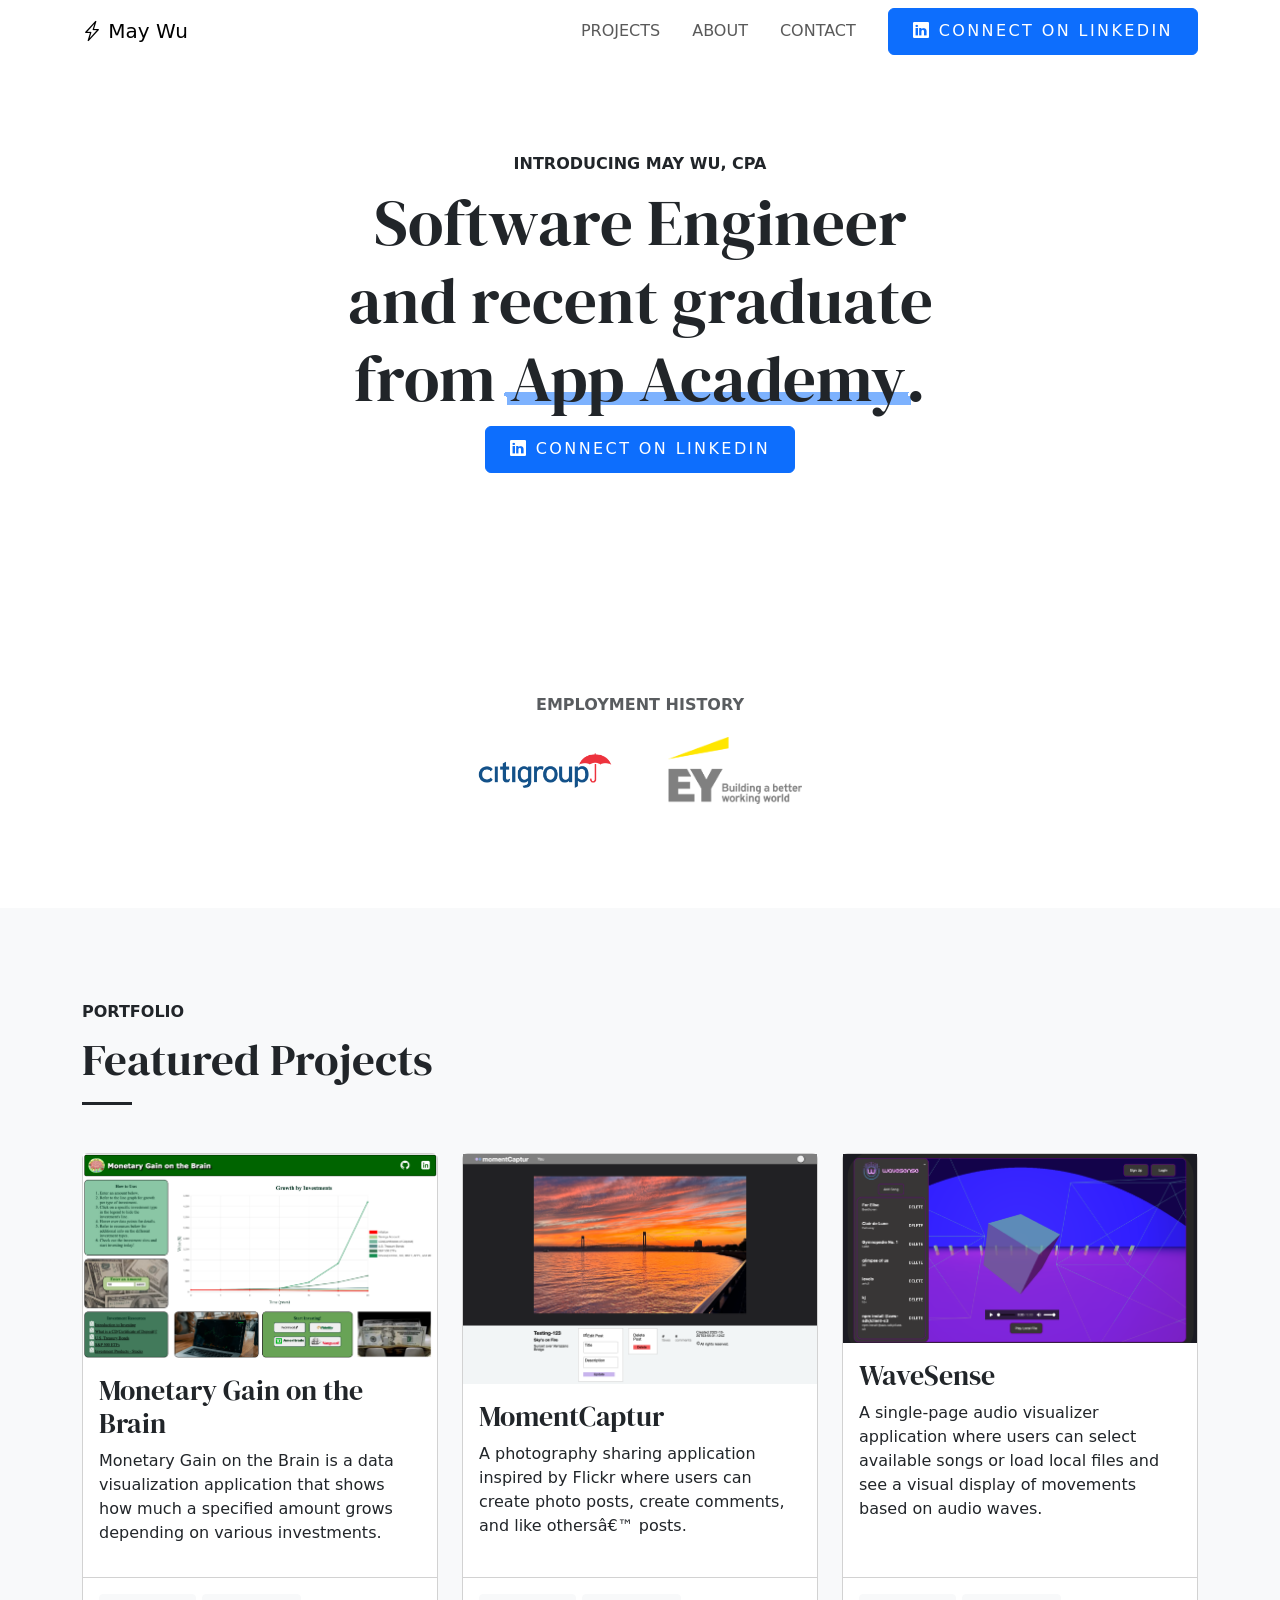
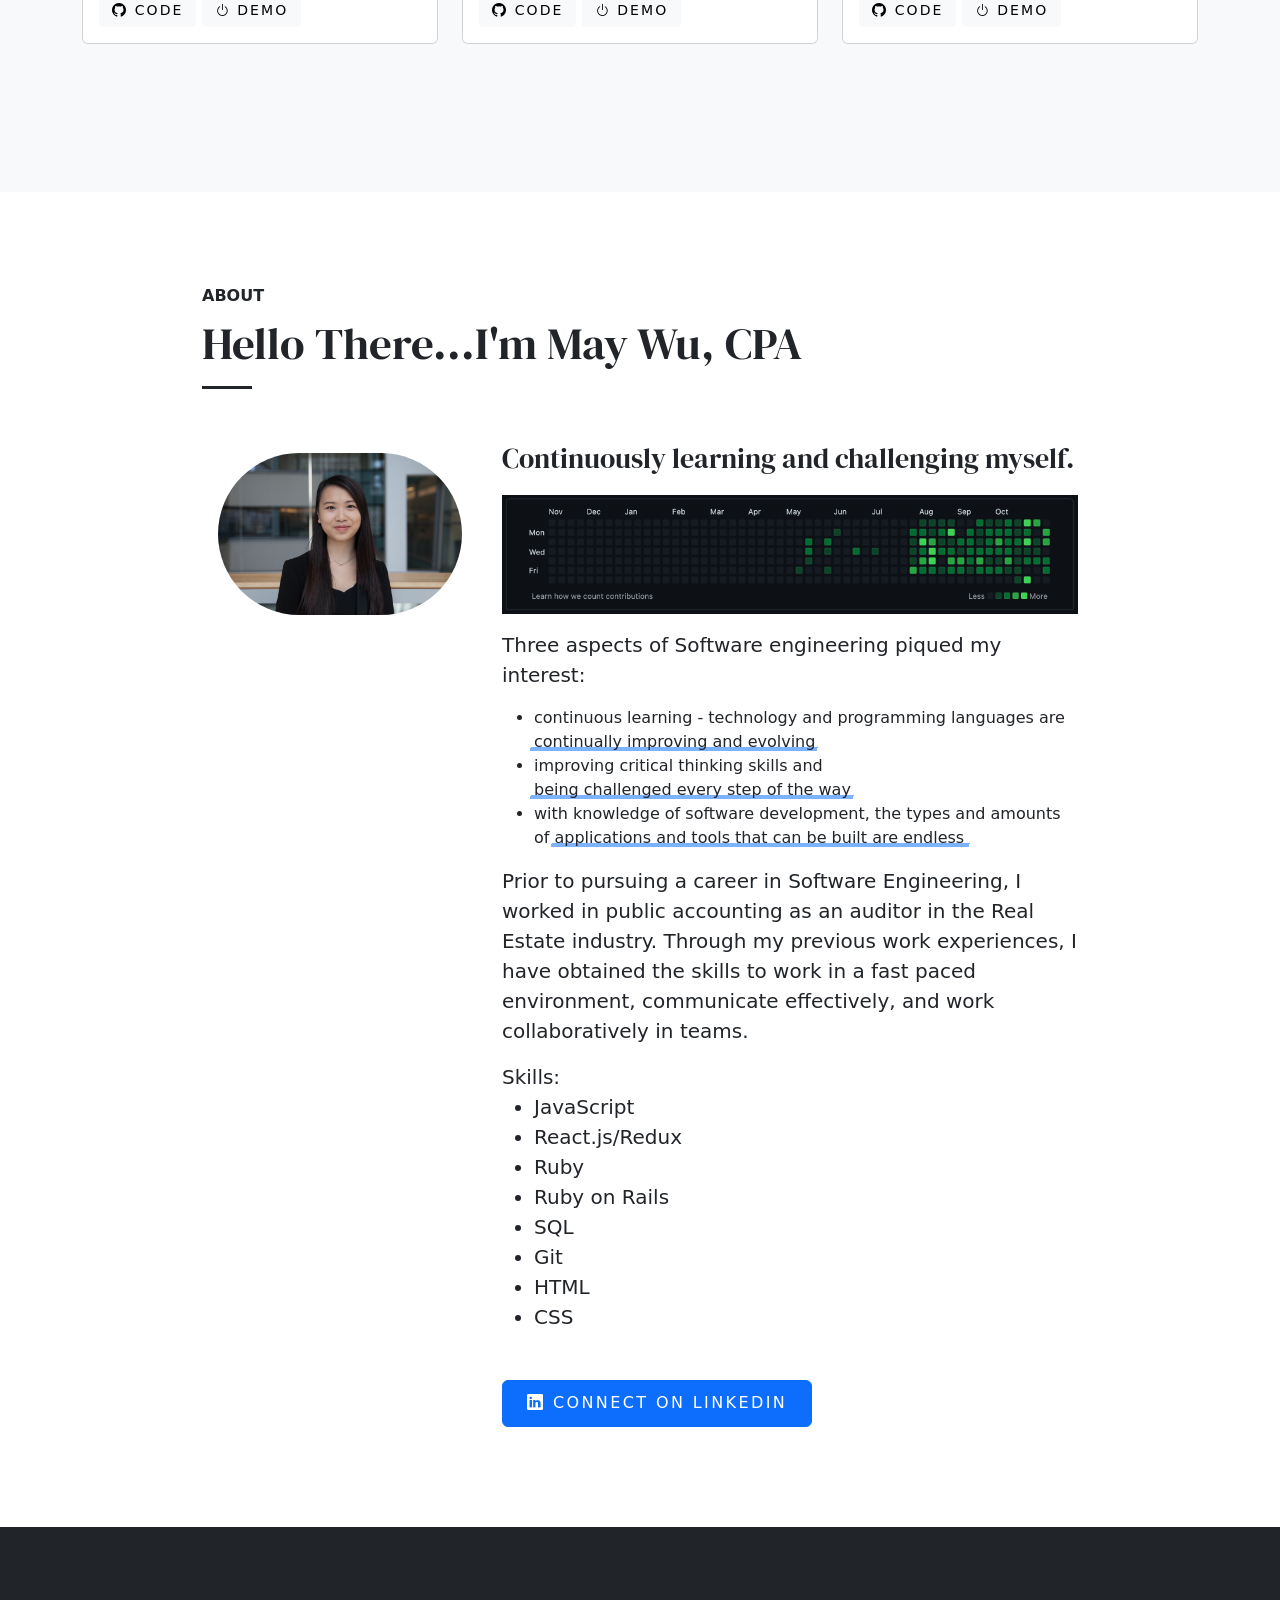
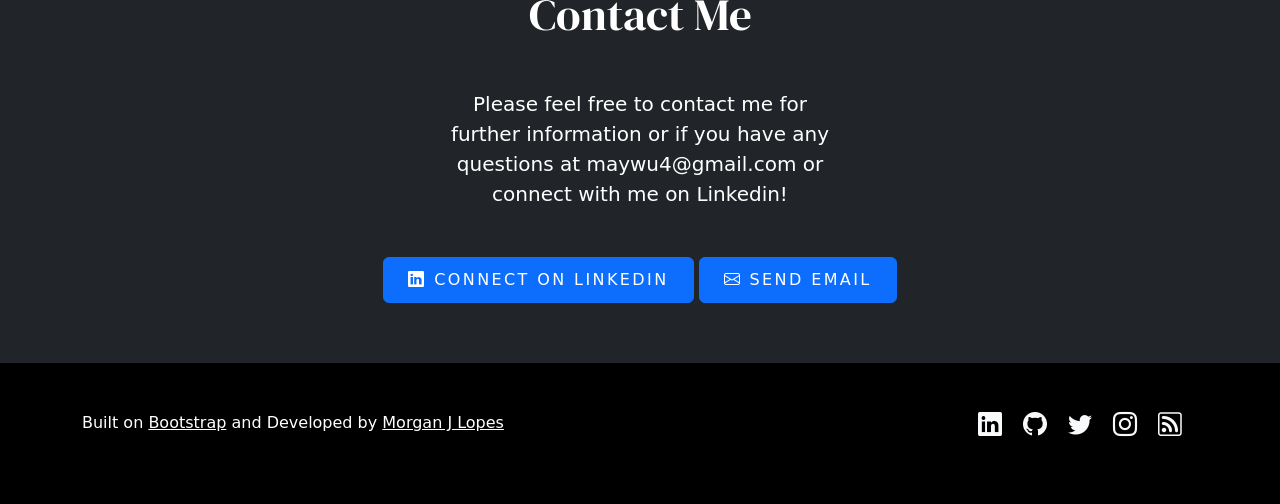
==== index.html @ ef0c5321 "change file structure" ====
<!-- source: https://github.com/morganjlopes/portfolio-template -->

<!DOCTYPE html>
<html>
<head>
  <title> Meet May Wu, CPA</title>

  <link href="https://cdn.jsdelivr.net/npm/bootstrap@5.1.0/dist/css/bootstrap.min.css" rel="stylesheet" integrity="sha384-KyZXEAg3QhqLMpG8r+8fhAXLRk2vvoC2f3B09zVXn8CA5QIVfZOJ3BCsw2P0p/We" crossorigin="anonymous">
  <link rel="stylesheet" href="https://cdn.jsdelivr.net/npm/bootstrap-icons@1.5.0/font/bootstrap-icons.css">
  <link href="style.css" rel="stylesheet">

  <script src="https://cdn.jsdelivr.net/npm/bootstrap@5.1.0/dist/js/bootstrap.bundle.min.js" integrity="sha384-U1DAWAznBHeqEIlVSCgzq+c9gqGAJn5c/t99JyeKa9xxaYpSvHU5awsuZVVFIhvj" crossorigin="anonymous"></script>

</head>
<body>
  <nav class="navbar navbar-expand-lg bg-white navbar-light fixed-top">
    <div class="container">
      <a class="navbar-brand" href="#"><i class="bi-lightning-charge"></i> May Wu</a>
      
      <button class="navbar-toggler" type="button" data-bs-toggle="collapse" data-bs-target="#navbarSupportedContent" aria-controls="navbarSupportedContent" aria-expanded="false" aria-label="Toggle navigation">
        <span class="navbar-toggler-icon"></span>
      </button>

      <div class="collapse navbar-collapse" id="navbarSupportedContent">
        <ul class="navbar-nav ms-auto mb-2 mb-lg-0 me-3">
          <li class="nav-item">
            <a class="nav-link" href="#portfolio">Projects</a>
          </li>
          <li class="nav-item">
            <a class="nav-link" href="#about">About</a>
          </li>
          <!-- <li class="nav-item">
            <a class="nav-link" href="#testimonials">Testimonials</a>
          </li> -->
          <li class="nav-item">
            <a class="nav-link" href="#contact">Contact</a>
          </li>
        </ul>

        <a target='_blank' href='https://www.linkedin.com/in/maywu4/' class='btn btn-primary'><i class="bi-linkedin"></i> Connect on Linkedin</a>
        <!-- <a href='#' class='btn btn-primary'><i class="bi-download"></i> Download Resume</a> -->
        <!-- <a href='mailto:' class='btn btn-primary'><i class="bi-envelope"></i> Send Email</a> -->
      </div>
    </div>
  </nav>

  <header class='text-center p-section'>
    <div class='container-fluid'>
      <div class='row'>
        <div class='col-md-6 offset-md-3'>
          <sup>Introducing May Wu, CPA</sup>
          <h1>Software Engineer and recent graduate from <span class='marker-highlight'> App Academy </span>. </h1>
          <!-- <p class='lead mb-5'></p> -->

          <a target='_blank' href='https://www.linkedin.com/in/maywu4/' class='btn btn-primary'><i class="bi-linkedin"></i> Connect on Linkedin</a>
          <!-- <a href='#' class='btn btn-primary'><i class="bi-download"></i> Download Resume</a> -->
          <!-- <a href='mailto:' class='btn btn-primary'><i class="bi-envelope"></i> Send Email</a> -->
        </div>
      </div>
    </div>
  </header>

  <section id='company' class='p-section'>
    <div class='container text-center'>
      <label class='sup mb-3 text-muted'>Employment History</label>

      <div class='row justify-content-center d-flex align-items-center'>
        <div class='col-2'>
          <img src="img/citi-group-logo.png" class='px-3'>
        </div>
        <div class='col-2'>
          <img src="img/EY_logo.png" class='px-3'>
        </div>
      </div>
    </div>
  </section>

  <section id='portfolio' class='p-section bg-light'>
    <div class='container'>
      <sup>Portfolio</sup>
      <h2 class='mb-5 underline'>Featured Projects</h2>

      <div class='row mb-5'>
        <div class='col-sm-4'>
          <div class='card h-100'>
            <div class='background-image' >
              <img src='img/portfolio_javascript_project_pic.png'>
            </div>
            <div class='card-body'>

              <h3>Monetary Gain on the Brain</h3>
              <p class='mb-3'>Monetary Gain on the Brain is a data visualization application that shows how much a specified amount grows depending on
              various investments.</p>
              
            </div>
            <div class='card-footer'>
              <a href='https://github.com/maywu4/javascript_project' class='btn btn-sm btn-light'><i class="bi-github"></i> Code</a>
              <a href='https://maywu4.github.io/javascript_project/' class='btn btn-sm btn-light'><i class="bi-power"></i> Demo</a>
              <!-- <a href='#' class='btn btn-sm btn-primary float-end'><i class="bi-play-fill"></i> Watch</a> -->
            </div>
          </div>
        </div>

        <div class='col-sm-4'>
          <div class='card h-100'>
            <div class='background-image'>
              <img src='img/portfolio_momentCaptur.png'>
            </div>
            <div class='card-body'>

              <h3>MomentCaptur</h3>
              <p class='mb-3'>A photography sharing application inspired by Flickr where users can create photo posts, create comments, and like
              others’ posts.</p>
              

            </div>
            <div class='card-footer'>
              <a href='https://github.com/maywu4/MomentCaptur_Project' class='btn btn-sm btn-light'><i class="bi-github"></i> Code</a>
              <a href='https://momentcaptur.herokuapp.com/' class='btn btn-sm btn-light'><i class="bi-power"></i> Demo</a>
              <!-- <a href='#' class='btn btn-sm btn-primary float-end'><i class="bi-play-fill"></i> Watch</a> -->
            </div>
          </div>
        </div>

        <div class='col-sm-4'>
          <div class='card h-100'>
            <div class='background-image'>
              <img src='img/portfolio_wavesense.png'>
            </div>
            <div class='card-body'>

              <h3>WaveSense</h3>
              <p class='mb-3'>A single-page audio visualizer application where users can select available songs or load local files and see a visual
              display of movements based on audio waves.</p>

            </div>
            <div class='card-footer'>
              <a href='https://github.com/cyan-oj/wavesense' class='btn btn-sm btn-light'><i class="bi-github"></i> Code</a>
              <a href='https://wavesense.herokuapp.com/' class='btn btn-sm btn-light'><i class="bi-power"></i> Demo</a>
              <!-- <a href='#' class='btn btn-sm btn-primary float-end'><i class="bi-play-fill"></i> Watch</a> -->
            </div>
          </div>
        </div>
      </div>
      
    </div>
  </section>

  <section id='about' class='p-section'>
    <div class='container container-lg'>
      <sup>About</sup>
      <h2 class='mb-5 underline'>Hello There...I'm May Wu, CPA</h2>

      <div class='row flex-row'>
        <div class='col-sm-4'>
          <div class='p-3 sticky-top' style='top: 85px;'>
            <img src="img/profile-pic.jpg" class='circle mb-3'>
          </div>
        </div>
        <div class='col-sm-8'>
          <blockquote>Continuously learning and challenging myself.</blockquote>

          <img src="img/github_garden.png" class='mb-3'>

          <p class='lead'> Three aspects of Software engineering piqued my interest:
            <ul>
              <li>continuous learning - technology and programming languages are <span class='marker-highlight'>continually improving and evolving</span></li>
              <li>improving critical thinking skills and <span class='marker-highlight'>being challenged every step of the way</span></li>
              <li>with knowledge of software development, the types and amounts of <span class='marker-highlight'>applications and tools that can be built are endless</span></li>
            </ul>
          </p>
          <p class='lead'>Prior to pursuing a career in Software Engineering, I worked in public accounting as an auditor in the Real Estate industry. Through my previous work experiences, I have obtained the skills to work in a fast paced environment, communicate effectively, and work collaboratively in teams.</p>
          
          <p class='lead mb-0'> Skills: 

            <ul class='lead'>
              <li>JavaScript</li>
              <li>React.js/Redux</li>
              <li>Ruby</li>
              <li>Ruby on Rails</li>
              <li>SQL</li>
              <li>Git</li>
              <li>HTML</li>
              <li>CSS</li>
            </ul>
          </p>

          <div class='mt-5'>
            <a target='_blank' href='https://www.linkedin.com/in/maywu4/' class='btn btn-primary'><i class="bi-linkedin"></i> Connect on Linkedin</a>
          </div>
        </div>
      </div>
    </div>
  </section>

  <section id='contact' class='p-section-lg bg-dark text-white'>
    <div class='container container-lg text-center'>

      <!-- <sup>Contact me</sup> -->
      <h2 class='mb-5'>Contact Me</h2>

      <p class='w-sm ms-auto me-auto lead'>Please feel free to contact me for further information or if you have any questions at maywu4@gmail.com or connect with me on Linkedin!</p>

      <div class='mt-5'>
        <a target='_blank' href='https://www.linkedin.com/in/maywu4/' class='btn btn-primary'><i class="bi-linkedin"></i> Connect on Linkedin</a>
        <a href='mailto:maywu4@gmail.com' class='btn btn-primary'><i class="bi-envelope"></i> Send Email</a>
      </div>
    </div>
  </section>

  <footer class='bg-black p-5 text-white'>
    <div class='container'>
      <div class='row'>
        <div class='col-sm-6'>
          <p>
            Built on <a href='https://getbootstrap.com/' target='_blank' class='text-white'>Bootstrap</a> and Developed by <a href='https://www.morganjlopes.com/' target='_blank' class='text-white'>Morgan J Lopes</a>
          </p>
        </div>

        <div class='col-sm-6'>
          <ul class='list-inline float-end'>
            <li class='list-inline-item h4 mb-0 me-3'>
              <a href='https://www.linkedin.com/in/morganjlopes/' target='_blank' class='text-light'>
                <i class="bi-linkedin"></i>
              </a>
            </li>
            <li class='list-inline-item h4 mb-0 me-3'>
              <a href='https://github.com/morganjlopes' target='_blank' class='text-light'>
                <i class="bi-github"></i>
              </a>
            </li>
            <li class='list-inline-item h4 mb-0 me-3'>
              <a href='https://twitter.com/MorganJLopes' target='_blank' class='text-light'>
                <i class="bi-twitter"></i>
              </a>
            </li>
            <li class='list-inline-item h4 mb-0 me-3'>
              <a href='https://www.instagram.com/morganjlopes/' target='_blank' class='text-light'>
                <i class="bi-instagram"></i>
              </a>
            </li>
            <li class='list-inline-item h4 mb-0 me-3'>
              <a href='https://www.morganjlopes.com/' target='_blank' class='text-light'>
                <i class="bi-rss"></i>
              </a>
            </li>
          </ul>
        </div>
      </div>
    </div>
  </footer>

  <svg xmlns="//www.w3.org/2000/svg" version="1.1" class="svg-filters" style="display:none;">
    <defs>
      <filter id="marker-shape">
        <feTurbulence type="fractalNoise" baseFrequency="0 0.15" numOctaves="1" result="warp" />
        <feDisplacementMap xChannelSelector="R" yChannelSelector="G" scale="30" in="SourceGraphic" in2="warp" />
      </filter>
    </defs>
  </svg>
</body>
</html>
---- style.css ----
@import url('https://fonts.googleapis.com/css2?family=DM+Serif+Display:ital@0;1&display=swap');

h1, .h1,
h2, .h2,
h3, .h3,
h4, .h4,
blockquote {
  font-family: 'DM Serif Display', serif;
}

h1, .h1 {
  font-size: 65px;
}

h2, .h2 {
  font-size: 45px;
}

img {
  max-width: 100%;
}

blockquote {
  font-size: 28px;
}

sup, .sup {
  text-transform: uppercase;
  font-weight: 600;
  font-size: 16px;
}

.underline::after {
  content: ' ';
  border-bottom: 3px solid;
  position: relative;
  display: block;
  width: 50px;
  padding-top: 1rem;
}

.toast {
  bottom: 1rem;
  right: 1rem;
}

.underline.text-center::after {
  margin-left: auto;
  margin-right: auto;
}

.section-inverse {
  margin-top: 180px;
  padding: 1px 0px;
}

.section-inverse > div {
  margin-top: -180px;
}

.card-footer {
  background-color: white;
  padding: 1rem 1rem;
}

.background-image {
  background-position: center center;
  background-size: cover;
}

.navbar-light .navbar-nav .nav-link {
  text-transform: uppercase;
  padding-right: 1rem;
  padding-left: 1rem;
}

.circle {
  border-radius: 500px;
}

header.p-section {
  padding: 160px 0px 120px;
}

.p-section {
  padding: 100px 0px;
}

.p-section-lg {
  padding: 60px 0px;
}

.container-lg {
  max-width: 900px;
}

.w-md {
  max-width: 600px;
}

.w-sm {
  max-width: 400px;
}

.btn {
  letter-spacing: .15em;
  text-transform: uppercase;
  padding: .65rem 1.5rem;
}

.btn-group-lg>.btn, .btn-lg {
  padding: .75rem 2rem;
}

.btn-group-sm>.btn, .btn-sm {
  padding: .30rem .75rem;
}


.marker-highlight {
  position: relative;
  display: inline-block;
}


.marker-highlight:before {
  content: "";
  background-color: #0b6efd87;
  width: 102%;
  height: 0.2em;
  position: absolute;
  z-index: -2;
  filter: url(#marker-shape);
  left: -0.05em;
  padding: 0 0.25em;
  bottom: 0.2em;
}
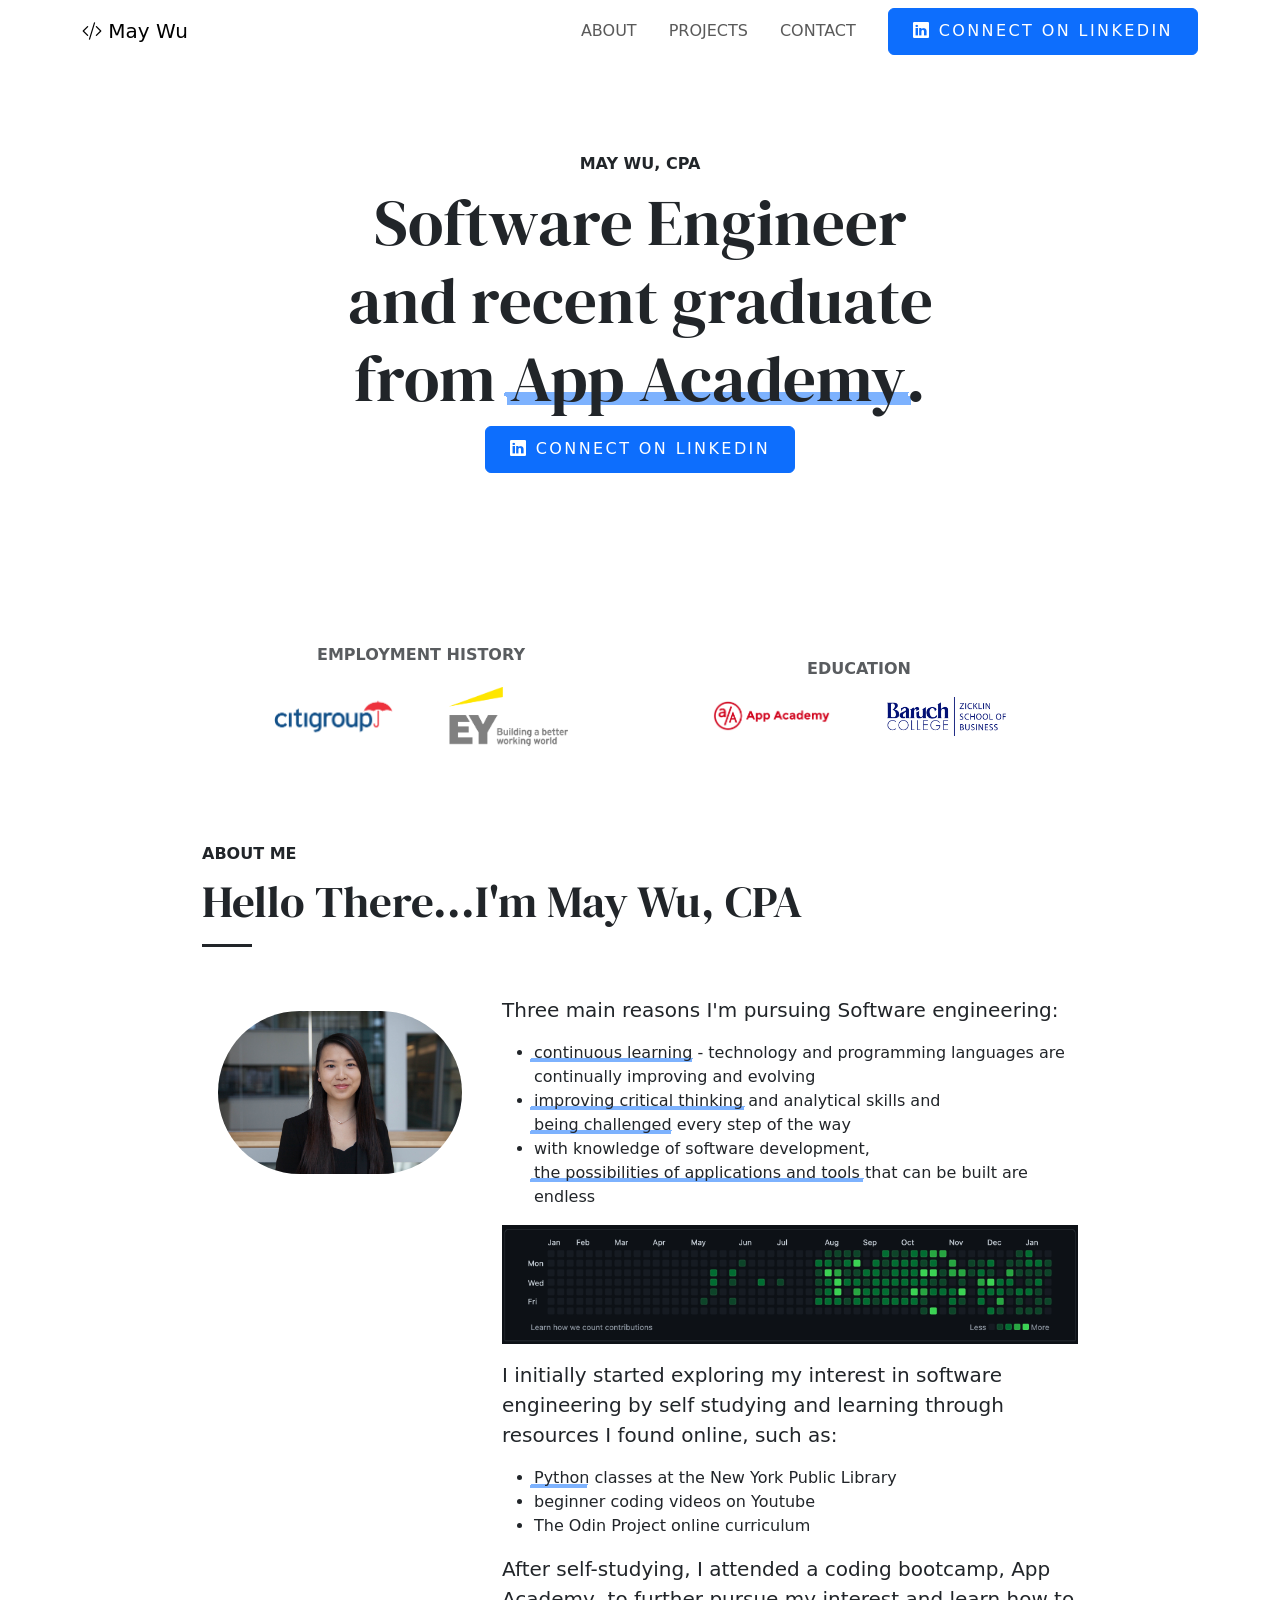
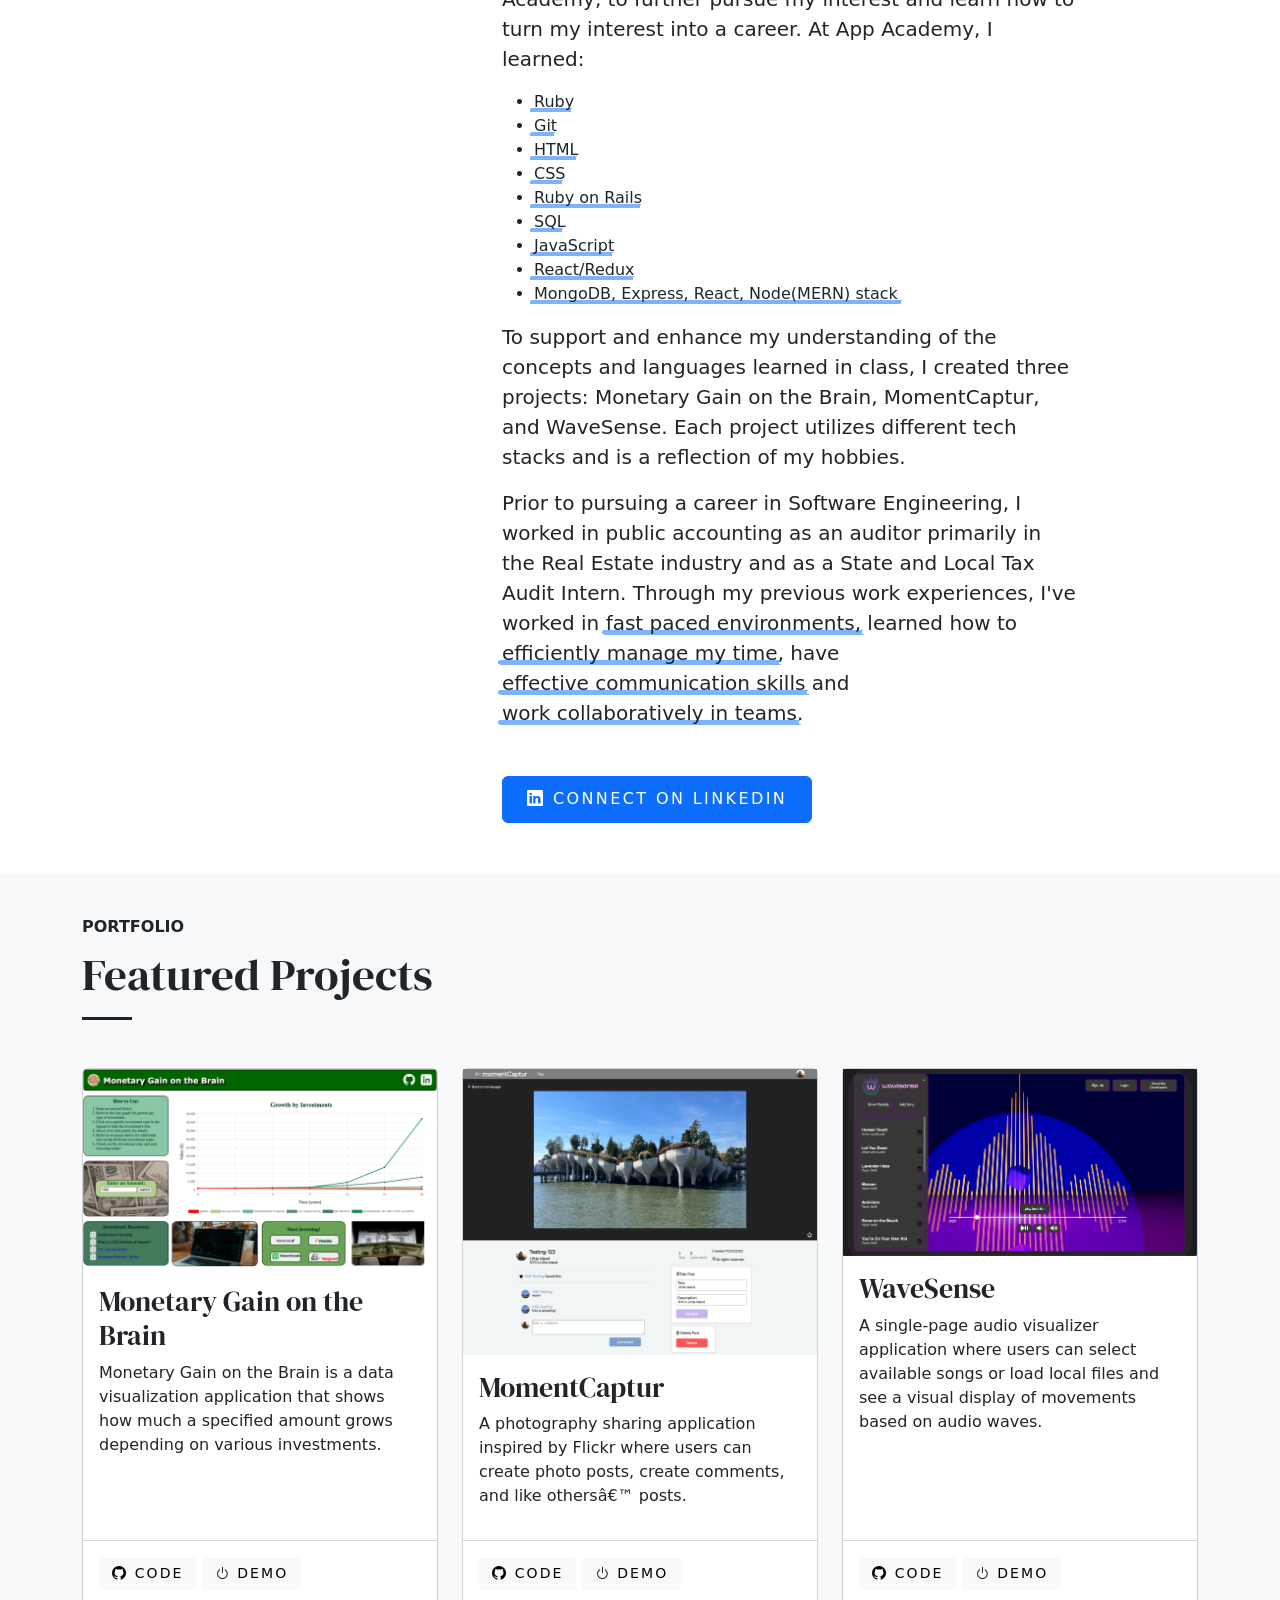
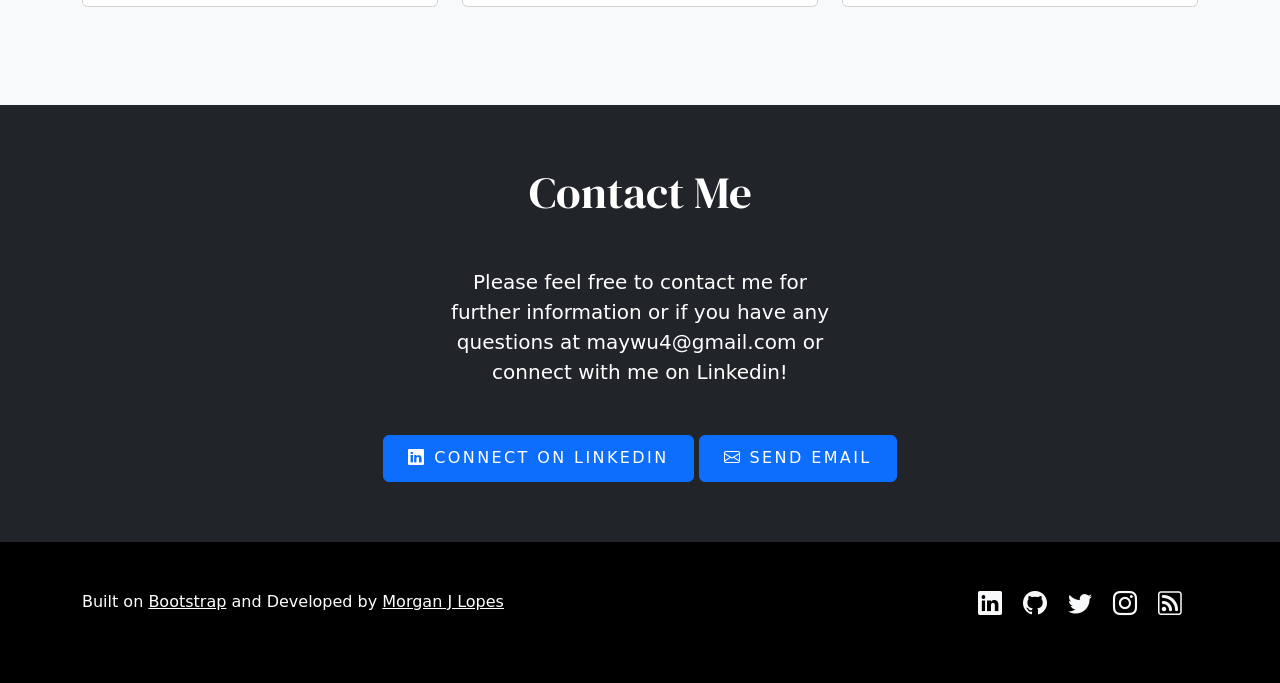
==== commit 04b97722: "Change sections around, updated about me description, and project pictures" ====
--- a/index.html
+++ b/index.html
@@ -8,14 +8,14 @@
   <link href="https://cdn.jsdelivr.net/npm/bootstrap@5.1.0/dist/css/bootstrap.min.css" rel="stylesheet" integrity="sha384-KyZXEAg3QhqLMpG8r+8fhAXLRk2vvoC2f3B09zVXn8CA5QIVfZOJ3BCsw2P0p/We" crossorigin="anonymous">
   <link rel="stylesheet" href="https://cdn.jsdelivr.net/npm/bootstrap-icons@1.5.0/font/bootstrap-icons.css">
   <link href="style.css" rel="stylesheet">
-
+  <link rel="icon" type="image/png" href="./img/icons8-code-96.png">
   <script src="https://cdn.jsdelivr.net/npm/bootstrap@5.1.0/dist/js/bootstrap.bundle.min.js" integrity="sha384-U1DAWAznBHeqEIlVSCgzq+c9gqGAJn5c/t99JyeKa9xxaYpSvHU5awsuZVVFIhvj" crossorigin="anonymous"></script>
 
 </head>
 <body>
   <nav class="navbar navbar-expand-lg bg-white navbar-light fixed-top">
     <div class="container">
-      <a class="navbar-brand" href="#"><i class="bi-lightning-charge"></i> May Wu</a>
+      <a class="navbar-brand" href="#"><i class="bi-code-slash"></i> May Wu</a>
       
       <button class="navbar-toggler" type="button" data-bs-toggle="collapse" data-bs-target="#navbarSupportedContent" aria-controls="navbarSupportedContent" aria-expanded="false" aria-label="Toggle navigation">
         <span class="navbar-toggler-icon"></span>
@@ -24,10 +24,10 @@
       <div class="collapse navbar-collapse" id="navbarSupportedContent">
         <ul class="navbar-nav ms-auto mb-2 mb-lg-0 me-3">
           <li class="nav-item">
-            <a class="nav-link" href="#portfolio">Projects</a>
+            <a class="nav-link" href="#about">About</a>
           </li>
           <li class="nav-item">
-            <a class="nav-link" href="#about">About</a>
+            <a class="nav-link" href="#portfolio">Projects</a>
           </li>
           <!-- <li class="nav-item">
             <a class="nav-link" href="#testimonials">Testimonials</a>
@@ -48,7 +48,7 @@
     <div class='container-fluid'>
       <div class='row'>
         <div class='col-md-6 offset-md-3'>
-          <sup>Introducing May Wu, CPA</sup>
+          <sup>May Wu, CPA</sup>
           <h1>Software Engineer and recent graduate from <span class='marker-highlight'> App Academy </span>. </h1>
           <!-- <p class='lead mb-5'></p> -->
 
@@ -60,95 +60,38 @@
     </div>
   </header>
 
-  <section id='company' class='p-section'>
-    <div class='container text-center'>
-      <label class='sup mb-3 text-muted'>Employment History</label>
-
-      <div class='row justify-content-center d-flex align-items-center'>
-        <div class='col-2'>
-          <img src="img/citi-group-logo.png" class='px-3'>
-        </div>
-        <div class='col-2'>
-          <img src="img/EY_logo.png" class='px-3'>
-        </div>
-      </div>
-    </div>
-  </section>
-
-  <section id='portfolio' class='p-section bg-light'>
-    <div class='container'>
-      <sup>Portfolio</sup>
-      <h2 class='mb-5 underline'>Featured Projects</h2>
-
-      <div class='row mb-5'>
-        <div class='col-sm-4'>
-          <div class='card h-100'>
-            <div class='background-image' >
-              <img src='img/portfolio_javascript_project_pic.png'>
-            </div>
-            <div class='card-body'>
-
-              <h3>Monetary Gain on the Brain</h3>
-              <p class='mb-3'>Monetary Gain on the Brain is a data visualization application that shows how much a specified amount grows depending on
-              various investments.</p>
-              
-            </div>
-            <div class='card-footer'>
-              <a href='https://github.com/maywu4/javascript_project' class='btn btn-sm btn-light'><i class="bi-github"></i> Code</a>
-              <a href='https://maywu4.github.io/javascript_project/' class='btn btn-sm btn-light'><i class="bi-power"></i> Demo</a>
-              <!-- <a href='#' class='btn btn-sm btn-primary float-end'><i class="bi-play-fill"></i> Watch</a> -->
-            </div>
-          </div>
-        </div>
-
-        <div class='col-sm-4'>
-          <div class='card h-100'>
-            <div class='background-image'>
-              <img src='img/portfolio_momentCaptur.png'>
-            </div>
-            <div class='card-body'>
-
-              <h3>MomentCaptur</h3>
-              <p class='mb-3'>A photography sharing application inspired by Flickr where users can create photo posts, create comments, and like
-              others’ posts.</p>
-              
-
-            </div>
-            <div class='card-footer'>
-              <a href='https://github.com/maywu4/MomentCaptur_Project' class='btn btn-sm btn-light'><i class="bi-github"></i> Code</a>
-              <a href='https://momentcaptur.herokuapp.com/' class='btn btn-sm btn-light'><i class="bi-power"></i> Demo</a>
-              <!-- <a href='#' class='btn btn-sm btn-primary float-end'><i class="bi-play-fill"></i> Watch</a> -->
-            </div>
-          </div>
-        </div>
-
-        <div class='col-sm-4'>
-          <div class='card h-100'>
-            <div class='background-image'>
-              <img src='img/portfolio_wavesense.png'>
-            </div>
-            <div class='card-body'>
-
-              <h3>WaveSense</h3>
-              <p class='mb-3'>A single-page audio visualizer application where users can select available songs or load local files and see a visual
-              display of movements based on audio waves.</p>
-
-            </div>
-            <div class='card-footer'>
-              <a href='https://github.com/cyan-oj/wavesense' class='btn btn-sm btn-light'><i class="bi-github"></i> Code</a>
-              <a href='https://wavesense.herokuapp.com/' class='btn btn-sm btn-light'><i class="bi-power"></i> Demo</a>
-              <!-- <a href='#' class='btn btn-sm btn-primary float-end'><i class="bi-play-fill"></i> Watch</a> -->
-            </div>
-          </div>
-        </div>
-      </div>
-      
-    </div>
-  </section>
+  <div id="background" class='container container-lg'>
+    <section id='company' class='p-section'>
+      <div class='container text-center'>
+        <label class='sup mb-3 text-muted'>Employment History</label>
+        <div class='row justify-content-center d-flex align-items-center'>
+          <div class='col-2'>
+            <img src="img/citi-group-logo.png" class='px-3'>
+          </div>
+          <div class='col-2'>
+            <img src="img/EY_logo.png" class='px-3'>
+          </div>
+        </div>
+      </div>
+    </section>
+    <section id='education' class='p-section'>
+      <div class='container text-center'>
+        <label class='sup mb-3 text-muted'>Education</label>
+        <div class='row justify-content-center d-flex align-items-center'>
+          <div class='col-2'>
+            <img src="img/a_A_logo.png" class='px-3'>
+          </div>
+          <div class='col-2'>
+            <img src="img/baruch-logo.png" class='px-3'>
+          </div>
+        </div>
+      </div>
+    </section>
+  </div>
 
   <section id='about' class='p-section'>
     <div class='container container-lg'>
-      <sup>About</sup>
+      <sup>About Me</sup>
       <h2 class='mb-5 underline'>Hello There...I'm May Wu, CPA</h2>
 
       <div class='row flex-row'>
@@ -158,20 +101,46 @@
           </div>
         </div>
         <div class='col-sm-8'>
-          <blockquote>Continuously learning and challenging myself.</blockquote>
-
-          <img src="img/github_garden.png" class='mb-3'>
-
-          <p class='lead'> Three aspects of Software engineering piqued my interest:
+          <!-- <blockquote>Continuously learning and challenging myself.</blockquote> -->
+          <p class='lead'> Three main reasons I'm pursuing Software engineering:
             <ul>
-              <li>continuous learning - technology and programming languages are <span class='marker-highlight'>continually improving and evolving</span></li>
-              <li>improving critical thinking skills and <span class='marker-highlight'>being challenged every step of the way</span></li>
-              <li>with knowledge of software development, the types and amounts of <span class='marker-highlight'>applications and tools that can be built are endless</span></li>
+              <li><span class='marker-highlight'>continuous learning</span> - technology and programming languages are continually improving and evolving</li>
+              <li><span class='marker-highlight'>improving critical thinking</span> and analytical skills and <span class='marker-highlight'>being challenged</span> every step of the way</li>
+              <li>with knowledge of software development,<span class='marker-highlight'>the possibilities of applications and tools </span> that can be built are endless</li>
             </ul>
           </p>
-          <p class='lead'>Prior to pursuing a career in Software Engineering, I worked in public accounting as an auditor in the Real Estate industry. Through my previous work experiences, I have obtained the skills to work in a fast paced environment, communicate effectively, and work collaboratively in teams.</p>
+          <img src="img/github_garden.png" class='mb-3'>
+
+          <p class='lead'>I initially started exploring my interest in software engineering by self studying and learning through resources I
+          found online, such as:
+            <ul>
+              <li><span class='marker-highlight'>Python</span> classes at the New York Public Library</li>
+              <li>beginner coding videos on Youtube</li>
+              <li>The Odin Project online curriculum</li>
+            </ul>
+          </p>  
+
+          <p class='lead'> After self-studying, I attended a coding bootcamp, App Academy, to
+          further pursue my interest and learn how to turn my interest into a career. At App Academy, I learned:
+            <ul>
+              <li><span class='marker-highlight'>Ruby</span></li>
+              <li><span class='marker-highlight'>Git</span></li>
+              <li><span class='marker-highlight'>HTML</span></li>
+              <li><span class='marker-highlight'>CSS</span></li>
+              <li><span class='marker-highlight'>Ruby on Rails</span></li>
+              <li><span class='marker-highlight'>SQL</span></li>
+              <li><span class='marker-highlight'>JavaScript</span></li>
+              <li><span class='marker-highlight'>React/Redux</span></li>
+              <li><span class='marker-highlight'>MongoDB, Express, React, Node(MERN) stack</span></li>
+            </ul>
+          </p>
+          <p class='lead'>To support and enhance my understanding of the concepts and languages learned in class, I created three projects: Monetary Gain on the Brain, MomentCaptur, and WaveSense. Each project utilizes different tech stacks and is a reflection of my hobbies.</p>
           
-          <p class='lead mb-0'> Skills: 
+          <p class='lead'>Prior to pursuing a career in Software Engineering, I worked in public accounting as an auditor primarily in the Real Estate industry and as a State and Local Tax Audit Intern. Through my previous work experiences, I've worked in <span class='marker-highlight'>fast paced environments,</span> learned how to <span class='marker-highlight'>efficiently manage my time</span>, have <span class='marker-highlight'>effective communication skills</span> and <span class='marker-highlight'>work collaboratively in teams</span>.</p>
+
+          
+          
+          <!-- <p class='lead mb-0'> Skills: 
 
             <ul class='lead'>
               <li>JavaScript</li>
@@ -183,13 +152,91 @@
               <li>HTML</li>
               <li>CSS</li>
             </ul>
-          </p>
+          </p> -->
 
           <div class='mt-5'>
             <a target='_blank' href='https://www.linkedin.com/in/maywu4/' class='btn btn-primary'><i class="bi-linkedin"></i> Connect on Linkedin</a>
           </div>
         </div>
       </div>
+    </div>
+  </section>
+
+  <section id='portfolio' class='p-section bg-light'>
+    <div class='container'>
+      <sup>Portfolio</sup>
+      <h2 class='mb-5 underline'>Featured Projects</h2>
+  
+      <div class='row mb-5'>
+        <div class='col-sm-4'>
+          <div class='card h-100'>
+            <div class='background-image'>
+              <img src='img/portfolio_javascript_project_pic.png'>
+            </div>
+            <div class='card-body'>
+  
+              <h3>Monetary Gain on the Brain</h3>
+              <p class='mb-3'>Monetary Gain on the Brain is a data visualization application that shows how much a
+                specified amount grows depending on
+                various investments.</p>
+  
+            </div>
+            <div class='card-footer'>
+              <a href='https://github.com/maywu4/javascript_project' class='btn btn-sm btn-light'><i
+                  class="bi-github"></i> Code</a>
+              <a href='https://maywu4.github.io/javascript_project/' class='btn btn-sm btn-light'><i class="bi-power"></i>
+                Demo</a>
+              <!-- <a href='#' class='btn btn-sm btn-primary float-end'><i class="bi-play-fill"></i> Watch</a> -->
+            </div>
+          </div>
+        </div>
+  
+        <div class='col-sm-4'>
+          <div class='card h-100'>
+            <div class='background-image'>
+              <img src='img/portfolio_momentCaptur.png'>
+            </div>
+            <div class='card-body'>
+  
+              <h3>MomentCaptur</h3>
+              <p class='mb-3'>A photography sharing application inspired by Flickr where users can create photo posts,
+                create comments, and like
+                others’ posts.</p>
+  
+  
+            </div>
+            <div class='card-footer'>
+              <a href='https://github.com/maywu4/MomentCaptur_Project' class='btn btn-sm btn-light'><i
+                  class="bi-github"></i> Code</a>
+              <a href='https://momentcaptur.herokuapp.com/' class='btn btn-sm btn-light'><i class="bi-power"></i> Demo</a>
+              <!-- <a href='#' class='btn btn-sm btn-primary float-end'><i class="bi-play-fill"></i> Watch</a> -->
+            </div>
+          </div>
+        </div>
+  
+        <div class='col-sm-4'>
+          <div class='card h-100'>
+            <div class='background-image'>
+              <img src='img/portfolio_wavesense.png'>
+            </div>
+            <div class='card-body'>
+  
+              <h3>WaveSense</h3>
+              <p class='mb-3'>A single-page audio visualizer application where users can select available songs or load
+                local files and see a visual
+                display of movements based on audio waves.</p>
+  
+            </div>
+            <div class='card-footer'>
+              <a href='https://github.com/cyan-oj/wavesense' class='btn btn-sm btn-light'><i class="bi-github"></i>
+                Code</a>
+              <a href='https://wavesense.onrender.com/' class='btn btn-sm btn-light'><i class="bi-power"></i> Demo</a>
+              <!-- <a href='#' class='btn btn-sm btn-primary float-end'><i class="bi-play-fill"></i> Watch</a> -->
+            </div>
+          </div>
+        </div>
+      </div>
+  
     </div>
   </section>
 
--- a/style.css
+++ b/style.css
@@ -83,7 +83,7 @@
 }
 
 .p-section {
-  padding: 100px 0px;
+  padding: 50px 0px;
 }
 
 .p-section-lg {
@@ -135,3 +135,13 @@
   padding: 0 0.25em;
   bottom: 0.2em;
 }
+
+#background {
+  display: flex;
+  justify-content: space-between;
+  align-items: center;
+}
+
+.col-2 {
+  width: 40%
+}
